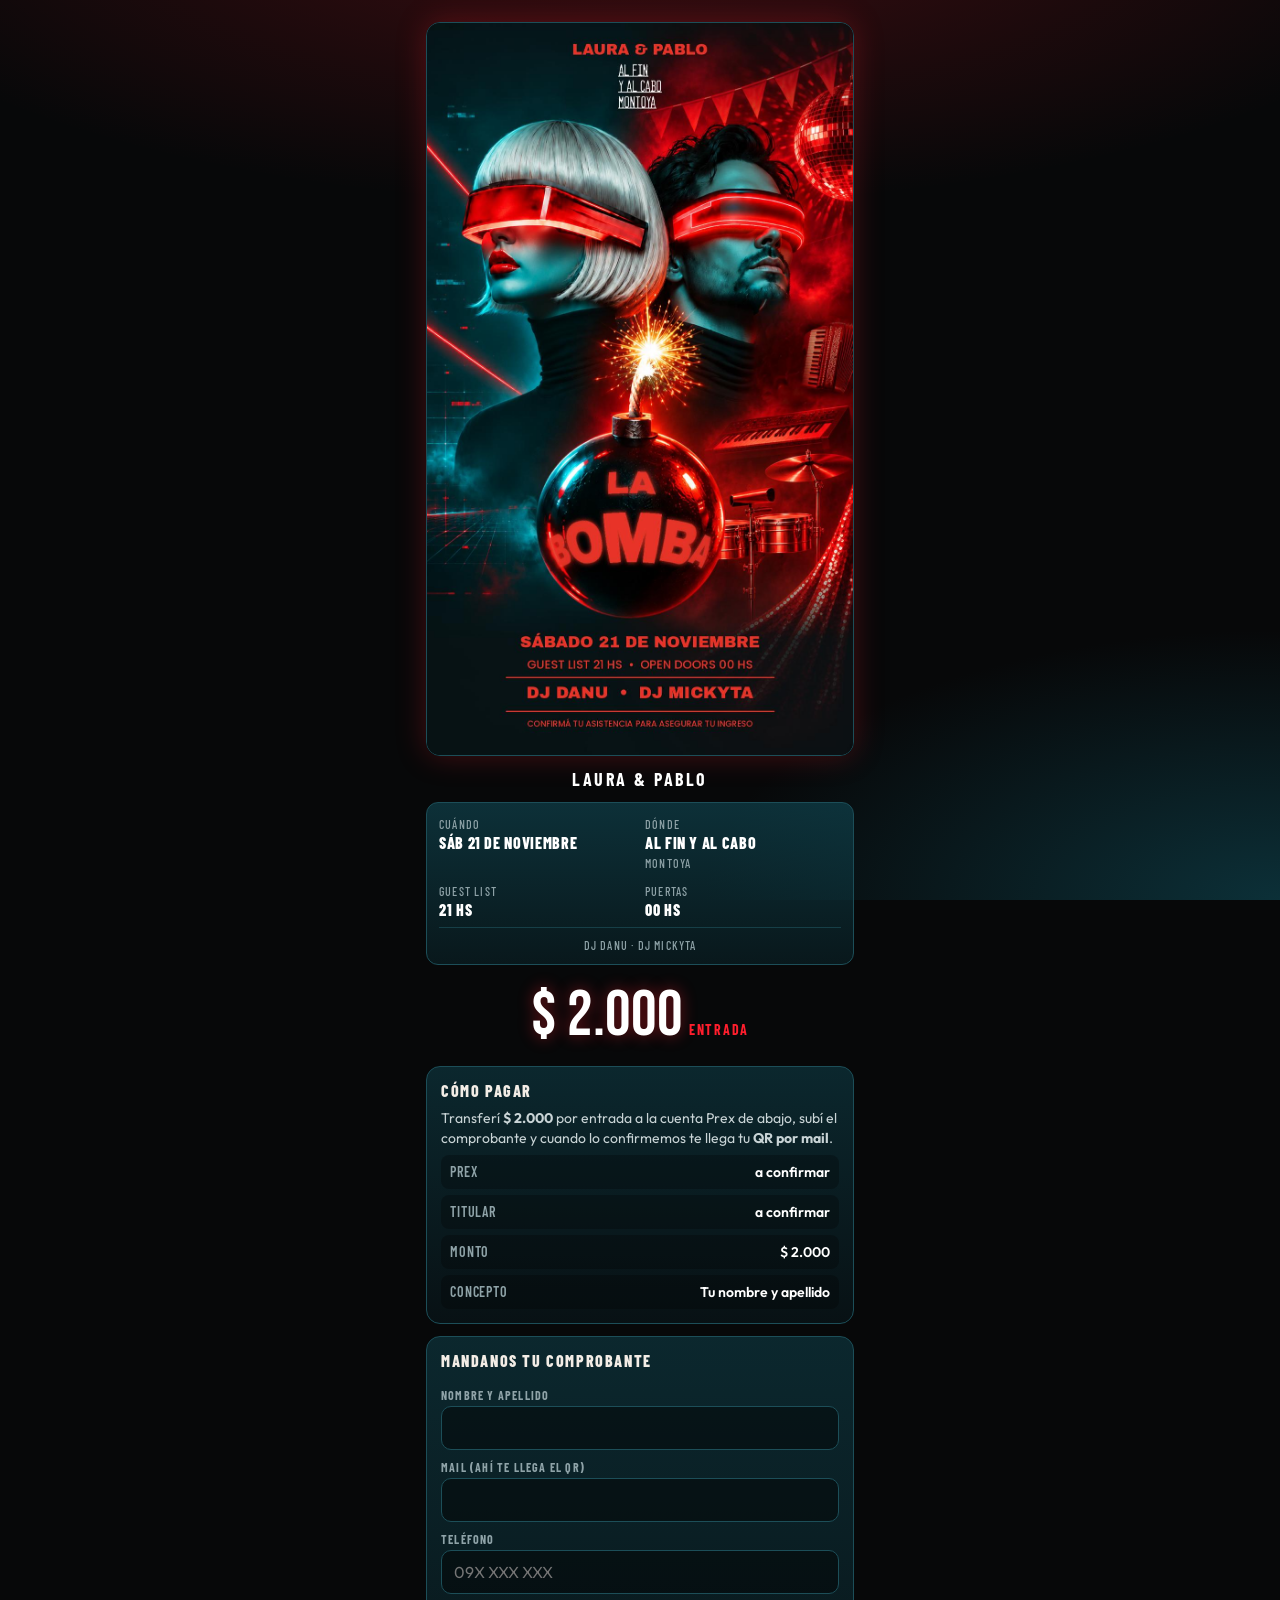
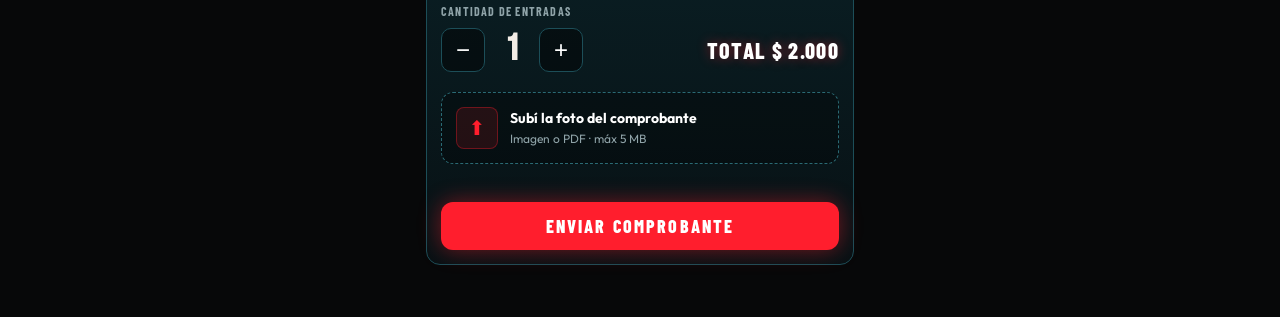
==== index.html @ 6cb673bf "Reapply "Compra de varias entradas: cantidad, acompañantes, pagos agrupados, ticket con todos los QR" ====
<!doctype html><html lang="es"><head><meta charset="utf-8"><meta name="viewport" content="width=device-width,initial-scale=1">
<title>LA BOMBA · Entradas</title><meta name="description" content="La Bomba · Laura & Pablo · Sáb 21 nov · Al Fin y al Cabo, Montoya">
<meta property="og:title" content="LA BOMBA · Laura & Pablo"><meta property="og:image" content="assets/flyer.jpg">
<link rel="icon" href="assets/bomb.svg"><link rel="stylesheet" href="app.css"></head>
<body><div class="page">
<div class="hero">
  <img class="flyer" src="assets/flyer.jpg" alt="Flyer La Bomba" onerror="this.outerHTML='<img class=bomb src=assets/bomb.svg alt=&quot;&quot;><div class=&quot;logo&quot;>LA BOMBA</div>'">
</div>
<div class="hosts" style="text-align:center">Laura &amp; Pablo</div>
<div class="meta">
  <div><span>Cuándo</span><b>Sáb 21 de noviembre</b></div>
  <div><span>Dónde</span><b>Al Fin y al Cabo</b><span>Montoya</span></div>
  <div><span>Guest list</span><b>21 hs</b></div>
  <div><span>Puertas</span><b>00 hs</b></div>
  <div class="full"><span>DJ Danu · DJ Mickyta</span></div>
</div>
<div class="price"><span class="n" id="precio">$ 2.000</span><span class="tag">entrada</span></div>

<div id="buy">
<div class="card">
  <h3>Cómo pagar</h3>
  <p>Transferí <b id="precio2">$ 2.000</b> por entrada a la cuenta Prex de abajo, subí el comprobante y cuando lo confirmemos te llega tu <b>QR por mail</b>.</p>
  <div class="pay-row"><span class="k">Prex</span><span class="v" id="prexNum"></span></div>
  <div class="pay-row"><span class="k">Titular</span><span class="v" id="prexTit"></span></div>
  <div class="pay-row"><span class="k">Monto</span><span class="v" id="precio3">$ 2.000</span></div>
  <div class="pay-row"><span class="k">Concepto</span><span class="v">Tu nombre y apellido</span></div>
</div>
<form class="card form" id="f" novalidate>
  <h3>Mandanos tu comprobante</h3>
  <label class="fld"><span>Nombre y apellido</span><input name="nombre" required autocomplete="name" maxlength="80"></label>
  <label class="fld"><span>Mail (ahí te llega el QR)</span><input name="email" type="email" required autocomplete="email" maxlength="120"></label>
  <label class="fld"><span>Teléfono</span><input name="telefono" type="tel" autocomplete="tel" maxlength="30" placeholder="09X XXX XXX"></label>
  <label class="fld"><span>Cantidad de entradas</span></label>
  <div class="qty"><button type="button" id="menos">−</button><b id="cant">1</b><button type="button" id="mas">+</button><span class="total" id="total">Total $ 2.000</span></div>
  <div id="comps" class="form"></div>
  <label class="upload" for="file"><div class="ico">⬆</div><div><b id="fileLbl">Subí la foto del comprobante</b><em>Imagen o PDF · máx 5 MB</em></div></label>
  <input id="file" type="file" accept="image/*,application/pdf" class="hidden">
  <div class="err" id="err"></div>
  <button class="btn" id="send">Enviar comprobante</button>
</form>
</div>

<div id="done" class="hidden">
  <div class="ok-block"><div class="badge">✓</div><h2>Recibimos tu comprobante</h2>
  <p class="hint">Cuando confirmemos el pago te llega el QR a <b id="doneMail"></b>. Revisá también en spam.</p></div>
  <div class="card"><p class="hint">Guardá este link: ahí vas a ver tu QR apenas esté aprobado.</p>
  <a class="btn ghost" id="ticketLink" style="margin-top:10px">Ver mi entrada</a></div>
</div>
</div>
<script src="config.js"></script><script src="api.js"></script>
<script>
const C = window.LB_CONFIG;
$('#prexNum').textContent = C.PREX_NUMERO; $('#prexTit').textContent = C.PREX_TITULAR;
['#precio','#precio2','#precio3'].forEach(s => $(s).textContent = C.PRECIO);
const PN = C.PRECIO_NUM || 2000, MAXE = C.MAX_ENTRADAS || 10;
let cant = 1;
const money = n => '$ ' + n.toLocaleString('es-UY');
function setCant(n) {
  const prev = [...document.querySelectorAll('#comps .comp')].map(d => ({ n: d.querySelector('[name=cn]').value, e: d.querySelector('[name=ce]').value }));
  cant = Math.max(1, Math.min(MAXE, n));
  $('#cant').textContent = cant; $('#total').textContent = 'Total ' + money(cant * PN); $('#precio3').textContent = money(cant * PN);
  let h = '';
  for (let k = 2; k <= cant; k++) h += '<div class="comp"><span class="kicker">Entrada ' + k + ' (opcional)</span>' +
    '<input name="cn" placeholder="Nombre del acompañante" maxlength="80"><input name="ce" type="email" placeholder="Su mail (si no, le llega a tu mail)" maxlength="120"></div>';
  $('#comps').innerHTML = h;
  [...document.querySelectorAll('#comps .comp')].forEach((d, i) => { if (prev[i]) { d.querySelector('[name=cn]').value = prev[i].n; d.querySelector('[name=ce]').value = prev[i].e; } });
}
$('#menos').onclick = () => setCant(cant - 1); $('#mas').onclick = () => setCant(cant + 1);
setCant(1);
let picked = null;
$('#file').onchange = e => { picked = e.target.files[0] || null; $('#fileLbl').textContent = picked ? picked.name : 'Subí la foto del comprobante'; };

function readDataURL(blob) { return new Promise((ok, ko) => { const r = new FileReader(); r.onload = () => ok(r.result); r.onerror = ko; r.readAsDataURL(blob); }); }
async function compress(file) {
  if (file.type === 'application/pdf') {
    if (file.size > 5 * 1024 * 1024) throw new Error('El PDF pesa más de 5 MB');
    return { mime: 'application/pdf', data: await readDataURL(file) };
  }
  try {
    const bmp = await createImageBitmap(file);
    const s = Math.min(1, 1600 / Math.max(bmp.width, bmp.height));
    const cv = document.createElement('canvas'); cv.width = Math.round(bmp.width * s); cv.height = Math.round(bmp.height * s);
    cv.getContext('2d').drawImage(bmp, 0, 0, cv.width, cv.height);
    return { mime: 'image/jpeg', data: cv.toDataURL('image/jpeg', 0.8) };
  } catch (e) {
    if (file.size > 5 * 1024 * 1024) throw new Error('La imagen pesa más de 5 MB');
    const mime = /^image\/(jpeg|png|webp|heic|heif)$/.test(file.type) ? file.type : 'image/jpeg';
    return { mime, data: await readDataURL(file) };
  }
}
$('#f').onsubmit = async e => {
  e.preventDefault(); const f = e.target, err = $('#err'); err.textContent = '';
  const nombre = f.nombre.value.trim(), email = f.email.value.trim(), telefono = f.telefono.value.trim();
  if (!nombre) return err.textContent = 'Poné tu nombre y apellido';
  if (!/^[^\s@]+@[^\s@]+\.[^\s@]+$/.test(email)) return err.textContent = 'Revisá el mail';
  if (!picked) return err.textContent = 'Falta subir el comprobante';
  const acompanantes = [...document.querySelectorAll('#comps .comp')].map(d => ({ nombre: d.querySelector('[name=cn]').value.trim(), email: d.querySelector('[name=ce]').value.trim() }));
  const badMail = acompanantes.findIndex(a => a.email && !/^[^\s@]+@[^\s@]+\.[^\s@]+$/.test(a.email));
  if (badMail >= 0) return err.textContent = 'Revisá el mail de la entrada ' + (badMail + 2);
  const b = $('#send'); b.disabled = true; b.textContent = 'Enviando…';
  try {
    const file = await compress(picked);
    const rp = (new URLSearchParams(location.search).get('rp') || '').trim().toLowerCase();
    const r = await api('comprar', { nombre, email, telefono, file, rp, cantidad: cant, acompanantes });
    $('#doneMail').textContent = email + (cant > 1 ? ' (las ' + cant + ' entradas; a los acompañantes con mail propio les llega el suyo)' : '');
    $('#ticketLink').href = 'ticket.html?t=' + encodeURIComponent(r.token);
    try { localStorage.setItem('lb_ticket', r.token); } catch (_) {}
    $('#buy').classList.add('hidden'); $('#done').classList.remove('hidden'); scrollTo(0, 0);
  } catch (x) { err.textContent = x.message; }
  b.disabled = false; b.textContent = 'Enviar comprobante';
};
</script></body></html>
---- app.css ----
@import url('https://fonts.googleapis.com/css2?family=Bebas+Neue&family=Barlow+Condensed:wght@500;600;700;800&family=Outfit:wght@400;600&display=swap');
:root{--bg:#070809;--petrol:#0B3038;--petrol2:#0F414C;--petrol3:#16525E;--line:#1C4E58;--red:#FF1E2D;--red2:#FF4A3A;--glow:rgba(255,30,45,.45);--cream:#F3EDE6;--muted:#8FA3A8;--ok:#22C55E;--ok2:#16A34A;--amber:#FBBF24}
*{box-sizing:border-box;margin:0;padding:0;-webkit-tap-highlight-color:transparent}
html,body{background:var(--bg);color:var(--cream);font-family:Outfit,system-ui,sans-serif}
body{min-height:100vh;background:radial-gradient(120% 60% at 50% -10%,rgba(255,30,45,.22),transparent 55%),radial-gradient(90% 60% at 100% 100%,rgba(14,65,76,.7),transparent 50%),var(--bg);background-attachment:fixed}
.page{max-width:460px;margin:0 auto;padding:18px 16px 40px}
.logo{font-family:'Bebas Neue',sans-serif;letter-spacing:.04em;line-height:.85;color:#fff;text-shadow:0 0 18px var(--glow),0 0 2px #ff8a8a}
.kicker{font-family:'Barlow Condensed';font-weight:700;letter-spacing:.18em;text-transform:uppercase;color:var(--red);font-size:13px}
.hero{text-align:center;padding:4px 0 12px}
.hero .flyer{width:100%;border-radius:14px;display:block;box-shadow:0 0 30px rgba(255,30,45,.25);border:1px solid var(--line)}
.hero .bomb{width:92px;filter:drop-shadow(0 0 16px rgba(255,30,45,.55))}
.hero .logo{font-size:84px;margin-top:10px}
.hosts{font-family:'Barlow Condensed';font-weight:700;font-size:18px;letter-spacing:.14em;text-transform:uppercase;color:#fff}
.meta{margin:12px 0;border:1px solid var(--line);background:linear-gradient(180deg,rgba(15,65,76,.7),rgba(11,48,56,.4));border-radius:12px;padding:10px 12px;display:grid;grid-template-columns:1fr 1fr;gap:8px 10px}
.meta b{display:block;font-family:'Barlow Condensed';font-weight:800;font-size:16px;letter-spacing:.04em;text-transform:uppercase;color:#fff}
.meta span{font-family:'Barlow Condensed';font-weight:500;font-size:12px;letter-spacing:.1em;text-transform:uppercase;color:var(--muted)}
.meta .full{grid-column:1/-1;text-align:center;border-top:1px solid rgba(28,78,88,.7);padding-top:6px}
.price{text-align:center;margin:4px 0 12px}
.price .n{font-family:'Bebas Neue';font-size:64px;color:#fff;text-shadow:0 0 16px var(--glow)}
.price .tag{font-family:'Barlow Condensed';font-weight:700;letter-spacing:.12em;text-transform:uppercase;color:var(--red);font-size:14px;margin-left:6px}
.card{background:linear-gradient(180deg,rgba(15,65,76,.55),rgba(8,20,24,.75));border:1px solid var(--line);border-radius:14px;padding:14px;margin-bottom:12px}
.card h3{font-family:'Barlow Condensed';font-weight:800;letter-spacing:.1em;text-transform:uppercase;font-size:16px;margin-bottom:8px}
.card p,.hint{font-size:14px;line-height:1.45;color:#C9D4D6}
.pay-row{display:flex;justify-content:space-between;gap:10px;font-size:14px;padding:8px 9px;background:rgba(0,0,0,.28);border-radius:8px;margin-top:6px}
.pay-row .k{color:var(--muted);font-family:'Barlow Condensed';font-weight:600;letter-spacing:.06em;text-transform:uppercase}
.pay-row .v{color:#fff;font-weight:600;text-align:right;word-break:break-all}
.form{display:flex;flex-direction:column;gap:10px}
label.fld{display:flex;flex-direction:column;gap:4px}
label.fld span{font-family:'Barlow Condensed';font-weight:700;letter-spacing:.1em;text-transform:uppercase;font-size:12px;color:var(--muted)}
input,textarea{width:100%;border-radius:10px;border:1px solid var(--line);background:rgba(0,0,0,.45);color:#fff;padding:11px 12px;font-family:Outfit;font-size:16px;outline:none}
input:focus,textarea:focus{border-color:var(--red)}
textarea{min-height:120px;resize:vertical}
.upload{border:1px dashed #2A6A74;border-radius:12px;background:rgba(0,0,0,.3);padding:14px;display:flex;align-items:center;gap:12px;cursor:pointer}
.upload .ico{width:42px;height:42px;border-radius:8px;background:rgba(255,30,45,.12);border:1px solid rgba(255,30,45,.35);display:flex;align-items:center;justify-content:center;color:var(--red);font-size:20px;flex-shrink:0}
.upload b{display:block;font-size:14px;color:#fff}.upload em{font-style:normal;font-size:12px;color:var(--muted)}
.btn{min-height:48px;border:0;border-radius:12px;background:var(--red);color:#fff;font-family:'Barlow Condensed';font-weight:800;letter-spacing:.12em;text-transform:uppercase;font-size:18px;box-shadow:0 0 22px rgba(255,30,45,.45);cursor:pointer;width:100%;padding:0 14px;text-decoration:none;display:inline-flex;align-items:center;justify-content:center}
.btn:disabled{opacity:.5;cursor:wait}
.btn.ghost{background:transparent;border:1px solid var(--line);box-shadow:none}
.btn.ok{background:var(--ok2);box-shadow:0 0 18px rgba(34,197,94,.35)}
.btn.sm{min-height:34px;font-size:13px;border-radius:9px;width:auto;padding:0 10px;box-shadow:none}
.btn.danger{background:#3A1014;color:#FF8A8A;box-shadow:none;border:1px solid #6A2028}
.btn.wa{background:#128C4A;box-shadow:none}
.row{display:flex;gap:8px;flex-wrap:wrap}
.err{color:#FF8A8A;font-size:14px;min-height:18px}
.ok-block{text-align:center;padding:24px 6px}
.ok-block .badge{width:84px;height:84px;border-radius:50%;margin:0 auto 16px;background:radial-gradient(circle at 40% 35%,#34d36a,#15803d);display:flex;align-items:center;justify-content:center;box-shadow:0 0 30px rgba(34,197,94,.45);font-size:42px;color:#fff}
.ok-block h2{font-family:'Barlow Condensed';font-weight:800;font-size:32px;letter-spacing:.04em;text-transform:uppercase;line-height:1;margin-bottom:10px}
.hidden{display:none!important}
/* cantidad */
.qty{display:flex;align-items:center;gap:10px}
.qty button{width:44px;height:44px;border-radius:10px;border:1px solid var(--line);background:rgba(0,0,0,.45);color:#fff;font-size:24px;cursor:pointer}
.qty b{font-family:'Bebas Neue';font-size:36px;min-width:34px;text-align:center}
.total{margin-left:auto;font-family:'Barlow Condensed';font-weight:800;font-size:22px;letter-spacing:.06em;text-transform:uppercase;color:#fff;text-shadow:0 0 12px var(--glow)}
.comp{border-top:1px solid var(--line);padding-top:10px;display:flex;flex-direction:column;gap:6px}
.comp .kicker{font-size:12px}
/* admin */
.topbar{display:flex;align-items:center;justify-content:space-between;padding:4px 0 12px}
.topbar .brand{display:flex;align-items:center;gap:8px}.topbar .brand img{width:28px}.topbar .logo{font-size:30px}
.counters{display:grid;grid-template-columns:repeat(3,1fr);gap:8px;margin-bottom:12px}
.counter{background:rgba(15,65,76,.5);border:1px solid var(--line);border-radius:12px;padding:8px 6px;text-align:center}
.counter .n{font-family:'Bebas Neue';font-size:34px;line-height:1}
.counter .l{font-family:'Barlow Condensed';font-weight:700;letter-spacing:.08em;text-transform:uppercase;font-size:12px;color:var(--muted)}
.counter.okc .n{color:var(--ok)}.counter.pend .n{color:var(--amber)}.counter.in .n{color:var(--red2)}
.tabs{display:grid;grid-template-columns:1fr 1fr;margin-bottom:12px;border-bottom:1px solid var(--line)}
.tab{font-family:'Barlow Condensed';font-weight:800;letter-spacing:.08em;text-transform:uppercase;font-size:15px;padding:10px 6px;text-align:center;color:var(--muted);background:none;border:0;cursor:pointer;position:relative}
.tab.on{color:#fff}.tab.on::after{content:"";position:absolute;left:12px;right:12px;bottom:-1px;height:3px;background:var(--red);box-shadow:0 0 8px var(--glow)}
.pill{display:inline-block;min-width:18px;padding:0 5px;margin-left:4px;border-radius:99px;background:var(--red);color:#fff;font-size:11px;line-height:18px}
.list{display:flex;flex-direction:column;gap:8px}
.person{padding:10px;background:rgba(0,0,0,.32);border:1px solid rgba(28,78,88,.7);border-radius:12px}
.person .top{display:flex;gap:10px;align-items:center}
.av{width:36px;height:36px;border-radius:50%;background:var(--petrol3);display:flex;align-items:center;justify-content:center;font-family:'Barlow Condensed';font-weight:800;font-size:14px;flex-shrink:0}
.person .info{flex:1;min-width:0}.person .info b{display:block;font-size:14px}
.person .info small{display:block;font-size:12px;color:var(--muted);overflow:hidden;text-overflow:ellipsis}
.person .row{margin-top:8px}
.chip{font-family:'Barlow Condensed';font-weight:700;letter-spacing:.06em;text-transform:uppercase;font-size:11px;padding:3px 7px;border-radius:99px;background:rgba(34,197,94,.12);color:var(--ok);border:1px solid rgba(34,197,94,.3);white-space:nowrap}
.chip.wait{background:rgba(251,191,36,.1);color:var(--amber);border-color:rgba(251,191,36,.3)}
.chip.in{background:rgba(255,30,45,.12);color:var(--red2);border-color:rgba(255,30,45,.35)}
.chip.no{background:#222;color:#999;border-color:#444}
.modal{position:fixed;inset:0;background:rgba(0,0,0,.85);display:flex;align-items:center;justify-content:center;z-index:50;padding:16px}
.modal img,.modal iframe{max-width:100%;max-height:85vh;border-radius:10px;background:#fff}
.modal iframe{width:100%;height:85vh}
/* scanner */
.result{position:fixed;inset:0;z-index:40;display:flex;flex-direction:column;align-items:center;justify-content:center;text-align:center;padding:24px}
.result.valido{background:radial-gradient(circle at 50% 40%,#1fb457,#0a5a2a)}
.result.usado{background:radial-gradient(circle at 50% 40%,#d3161f,#5a070b)}
.result.invalido{background:radial-gradient(circle at 50% 40%,#2a2a2a,#050505);color:var(--red)}
.result .big{font-family:'Bebas Neue';font-size:96px;line-height:.9;color:#fff;text-shadow:0 0 20px rgba(0,0,0,.4)}
.result.invalido .big{color:var(--red);text-shadow:0 0 18px var(--glow)}
.result .name{font-family:'Barlow Condensed';font-weight:800;font-size:30px;letter-spacing:.08em;text-transform:uppercase;margin-top:16px;color:#fff}
.result .sub{font-family:'Barlow Condensed';font-weight:600;font-size:20px;letter-spacing:.08em;text-transform:uppercase;margin-top:8px;color:rgba(255,255,255,.85)}
.result .tap{position:absolute;bottom:28px;left:0;right:0;font-size:14px;color:rgba(255,255,255,.7)}
#reader{border-radius:14px;overflow:hidden;border:2px solid var(--red);box-shadow:0 0 24px var(--glow);background:#000}
#reader video{width:100%!important;display:block}
.qrbox{background:#fff;border-radius:14px;padding:14px;display:inline-block;margin:10px auto}
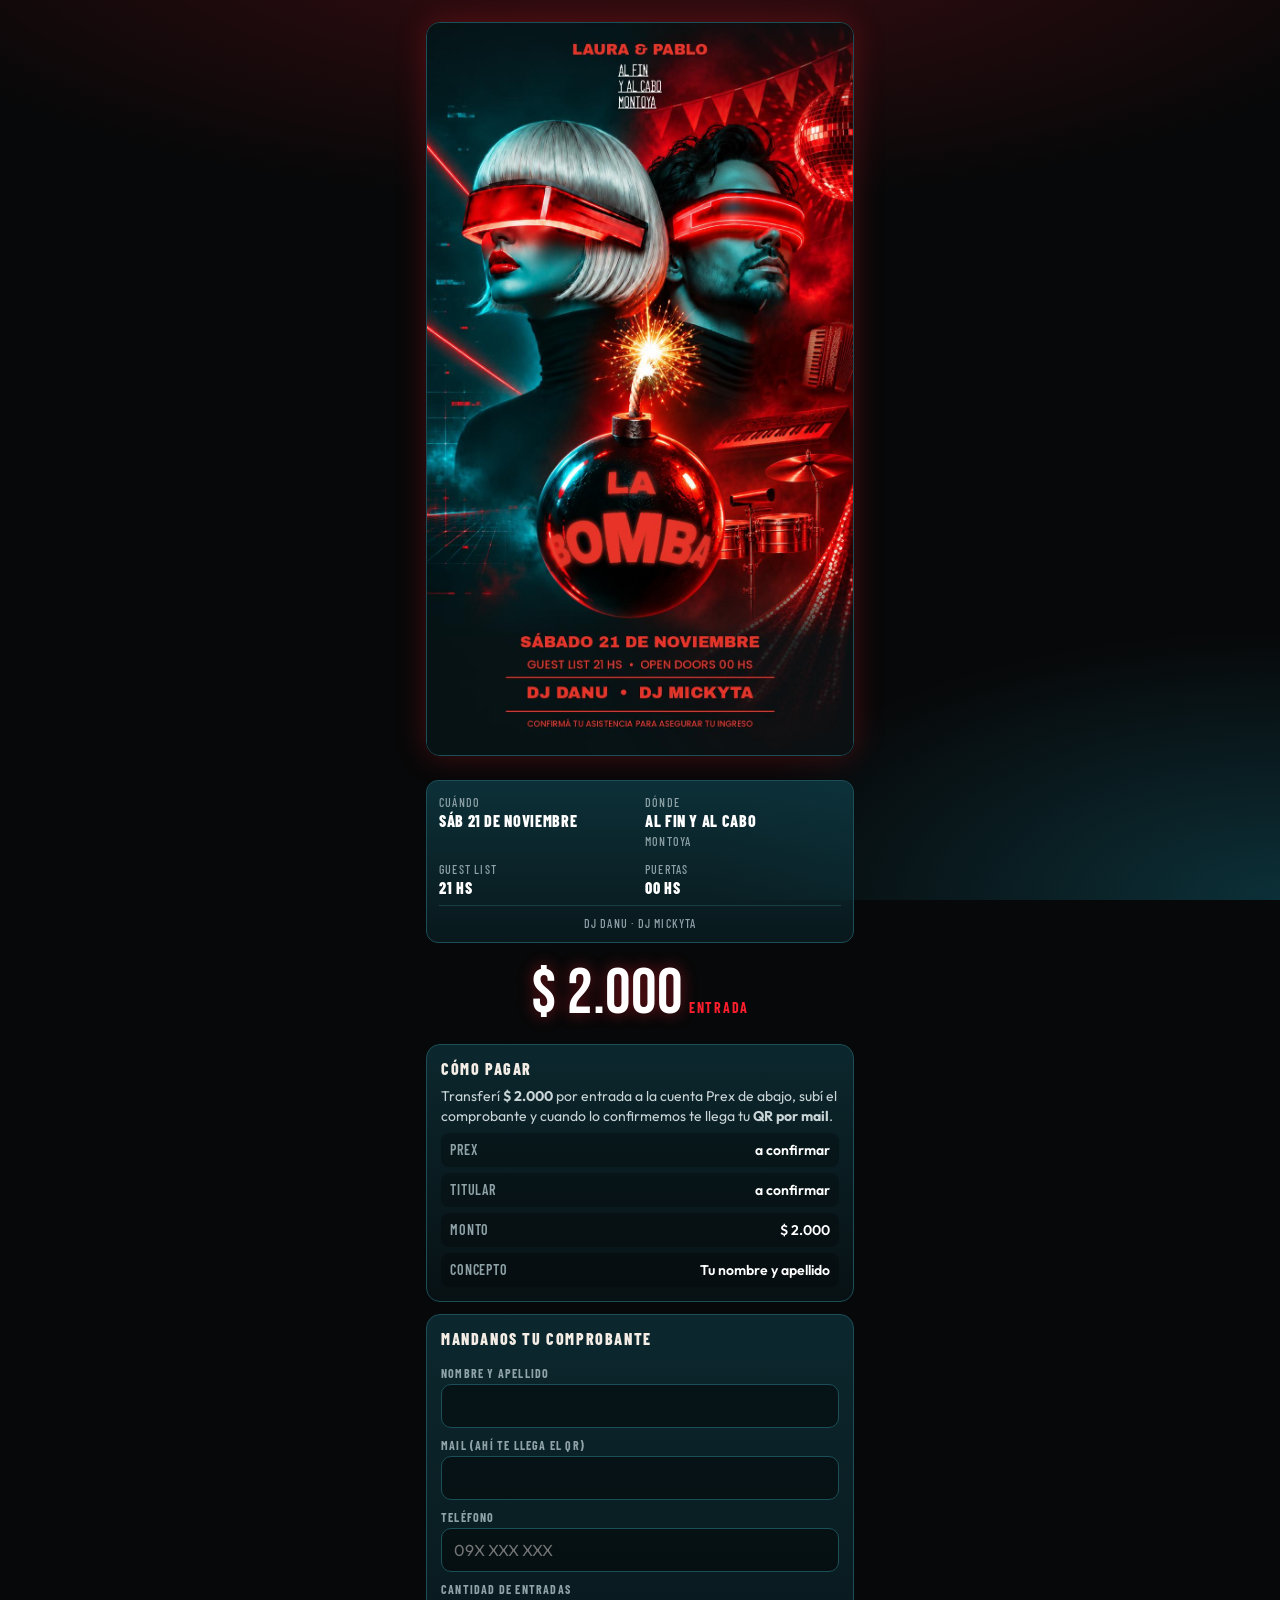
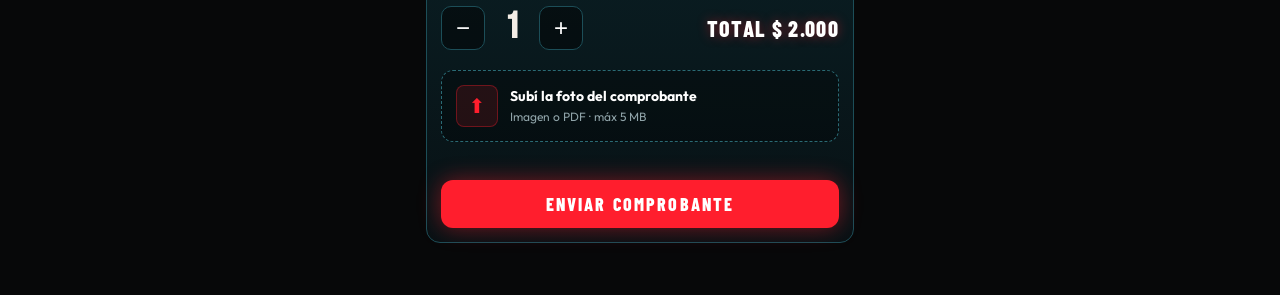
==== commit fc52f47c: "Sacar nombres de anfitriones" ====
--- a/index.html
+++ b/index.html
@@ -1,12 +1,12 @@
 <!doctype html><html lang="es"><head><meta charset="utf-8"><meta name="viewport" content="width=device-width,initial-scale=1">
-<title>LA BOMBA · Entradas</title><meta name="description" content="La Bomba · Laura & Pablo · Sáb 21 nov · Al Fin y al Cabo, Montoya">
-<meta property="og:title" content="LA BOMBA · Laura & Pablo"><meta property="og:image" content="assets/flyer.jpg">
+<title>LA BOMBA · Entradas</title><meta name="description" content="La Bomba · Sáb 21 nov · Al Fin y al Cabo, Montoya">
+<meta property="og:title" content="LA BOMBA"><meta property="og:image" content="assets/flyer.jpg">
 <link rel="icon" href="assets/bomb.svg"><link rel="stylesheet" href="app.css"></head>
 <body><div class="page">
 <div class="hero">
   <img class="flyer" src="assets/flyer.jpg" alt="Flyer La Bomba" onerror="this.outerHTML='<img class=bomb src=assets/bomb.svg alt=&quot;&quot;><div class=&quot;logo&quot;>LA BOMBA</div>'">
 </div>
-<div class="hosts" style="text-align:center">Laura &amp; Pablo</div>
+
 <div class="meta">
   <div><span>Cuándo</span><b>Sáb 21 de noviembre</b></div>
   <div><span>Dónde</span><b>Al Fin y al Cabo</b><span>Montoya</span></div>
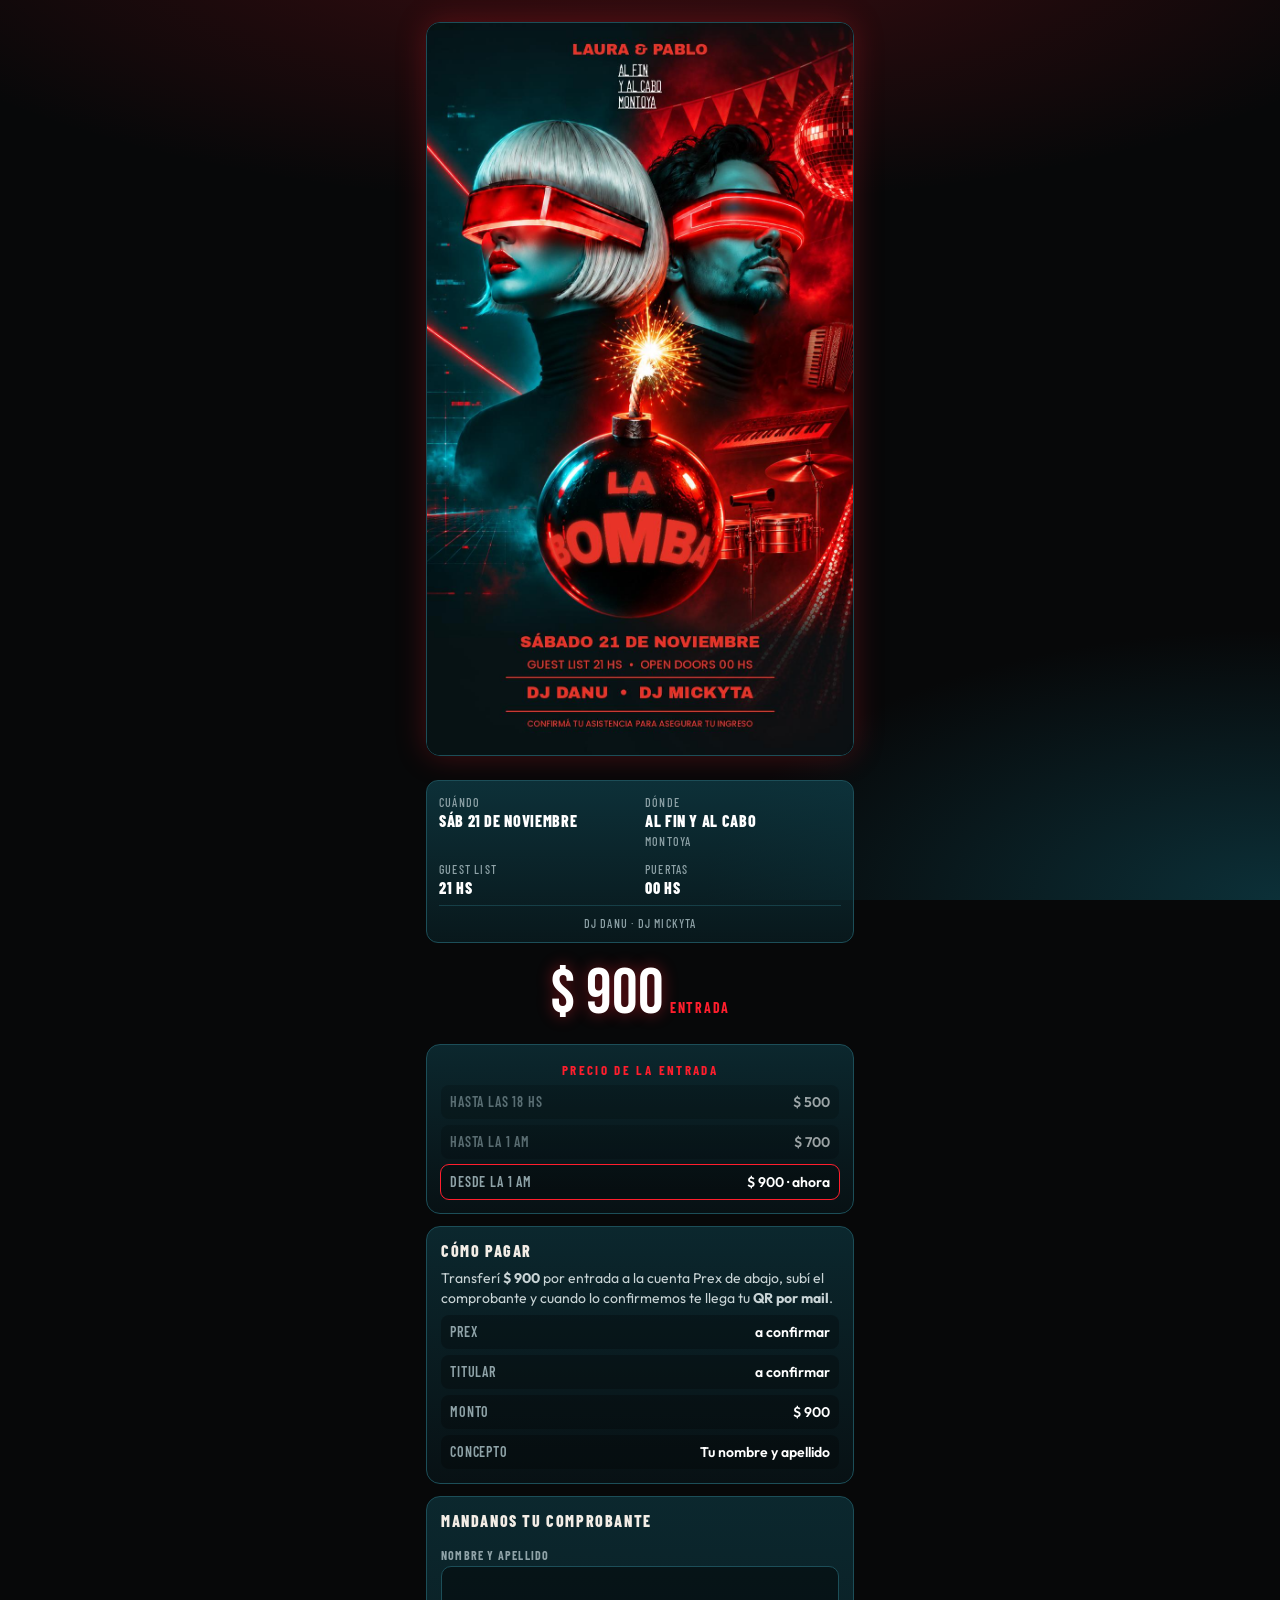
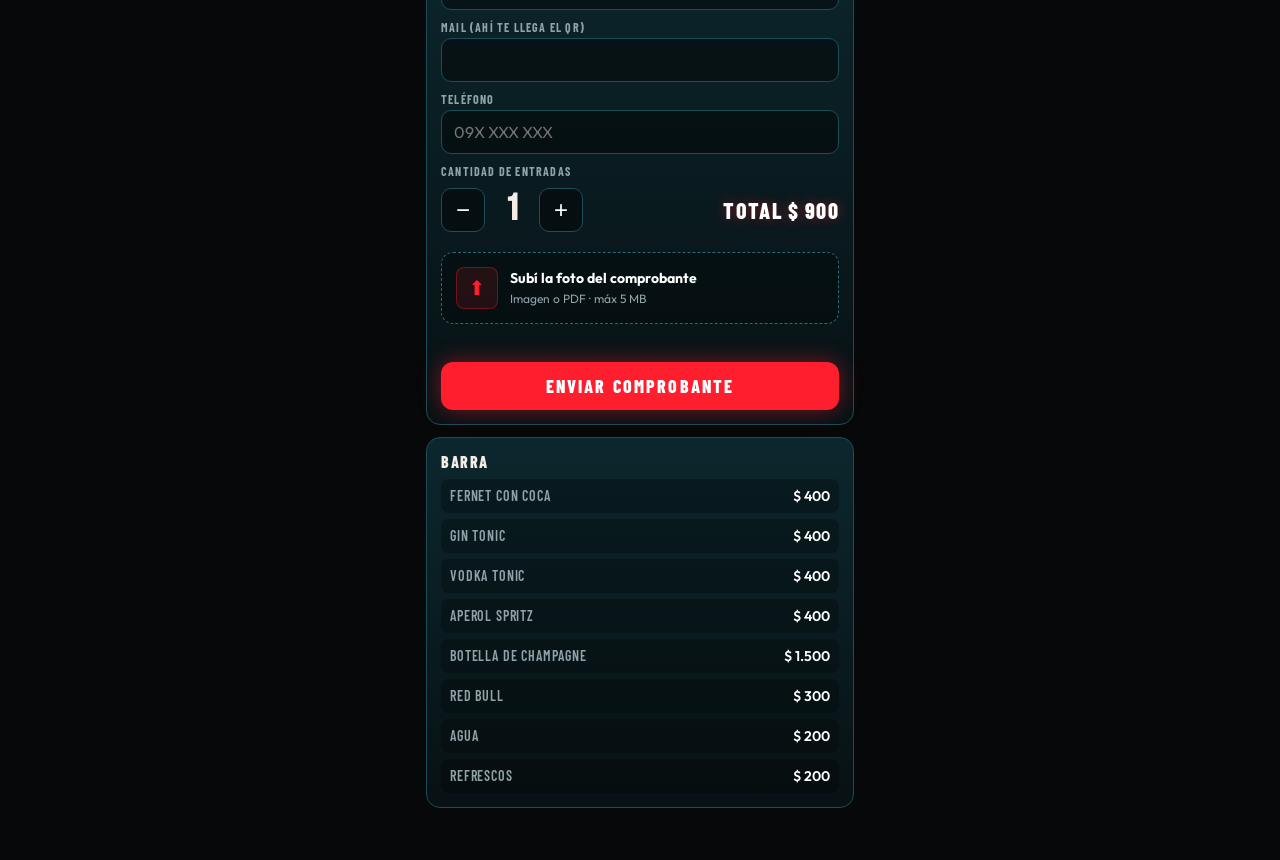
==== commit e73f62e3: "Precio por horario y carta de la barra" ====
--- a/index.html
+++ b/index.html
@@ -14,7 +14,8 @@
   <div><span>Puertas</span><b>00 hs</b></div>
   <div class="full"><span>DJ Danu · DJ Mickyta</span></div>
 </div>
-<div class="price"><span class="n" id="precio">$ 2.000</span><span class="tag">entrada</span></div>
+<div class="price"><span class="n" id="precio">$ 500</span><span class="tag">entrada</span></div>
+<div class="card" id="tramos" style="text-align:center"></div>
 
 <div id="buy">
 <div class="card">
@@ -40,6 +41,8 @@
 </form>
 </div>
 
+<div class="card" id="barra"><h3>Barra</h3></div>
+
 <div id="done" class="hidden">
   <div class="ok-block"><div class="badge">✓</div><h2>Recibimos tu comprobante</h2>
   <p class="hint">Cuando confirmemos el pago te llega el QR a <b id="doneMail"></b>. Revisá también en spam.</p></div>
@@ -51,10 +54,17 @@
 <script>
 const C = window.LB_CONFIG;
 $('#prexNum').textContent = C.PREX_NUMERO; $('#prexTit').textContent = C.PREX_TITULAR;
-['#precio','#precio2','#precio3'].forEach(s => $(s).textContent = C.PRECIO);
-const PN = C.PRECIO_NUM || 2000, MAXE = C.MAX_ENTRADAS || 10;
+let PN = C.PRECIO_NUM || 2000; const MAXE = C.MAX_ENTRADAS || 10;
 let cant = 1;
 const money = n => '$ ' + n.toLocaleString('es-UY');
+function tramoActual() { const now = Date.now(), T = C.PRECIOS || []; return T.find(t => !t.hasta || now < Date.parse(t.hasta)) || { precio: PN }; }
+function aplicarPrecio() {
+  const t = tramoActual(); PN = t.precio; ['#precio','#precio2'].forEach(s => $(s).textContent = money(PN));
+  $('#tramos').innerHTML = '<span class="kicker">Precio de la entrada</span>' + (C.PRECIOS || []).map(x => '<div class="pay-row" style="' + (x === t ? 'outline:1px solid var(--red)' : 'opacity:.6') + '"><span class="k">' + x.txt + '</span><span class="v">' + money(x.precio) + (x === t ? ' · ahora' : '') + '</span></div>').join('');
+  if (typeof cant !== 'undefined') setCant(cant);
+}
+$('#barra').innerHTML += (C.BARRA || []).map(([n, p]) => '<div class="pay-row"><span class="k">' + n + '</span><span class="v">' + money(p) + '</span></div>').join('');
+aplicarPrecio(); setInterval(aplicarPrecio, 30000);
 function setCant(n) {
   const prev = [...document.querySelectorAll('#comps .comp')].map(d => ({ n: d.querySelector('[name=cn]').value, e: d.querySelector('[name=ce]').value }));
   cant = Math.max(1, Math.min(MAXE, n));
--- a/app.css
+++ b/app.css
@@ -27,8 +27,8 @@
 .form{display:flex;flex-direction:column;gap:10px}
 label.fld{display:flex;flex-direction:column;gap:4px}
 label.fld span{font-family:'Barlow Condensed';font-weight:700;letter-spacing:.1em;text-transform:uppercase;font-size:12px;color:var(--muted)}
-input,textarea{width:100%;border-radius:10px;border:1px solid var(--line);background:rgba(0,0,0,.45);color:#fff;padding:11px 12px;font-family:Outfit;font-size:16px;outline:none}
-input:focus,textarea:focus{border-color:var(--red)}
+input,textarea,select{width:100%;border-radius:10px;border:1px solid var(--line);background:rgba(0,0,0,.45);color:#fff;padding:11px 12px;font-family:Outfit;font-size:16px;outline:none}
+input:focus,textarea:focus,select:focus{border-color:var(--red)}
 textarea{min-height:120px;resize:vertical}
 .upload{border:1px dashed #2A6A74;border-radius:12px;background:rgba(0,0,0,.3);padding:14px;display:flex;align-items:center;gap:12px;cursor:pointer}
 .upload .ico{width:42px;height:42px;border-radius:8px;background:rgba(255,30,45,.12);border:1px solid rgba(255,30,45,.35);display:flex;align-items:center;justify-content:center;color:var(--red);font-size:20px;flex-shrink:0}
@@ -92,3 +92,4 @@
 #reader{border-radius:14px;overflow:hidden;border:2px solid var(--red);box-shadow:0 0 24px var(--glow);background:#000}
 #reader video{width:100%!important;display:block}
 .qrbox{background:#fff;border-radius:14px;padding:14px;display:inline-block;margin:10px auto}
+select option{background:#111;color:#fff}
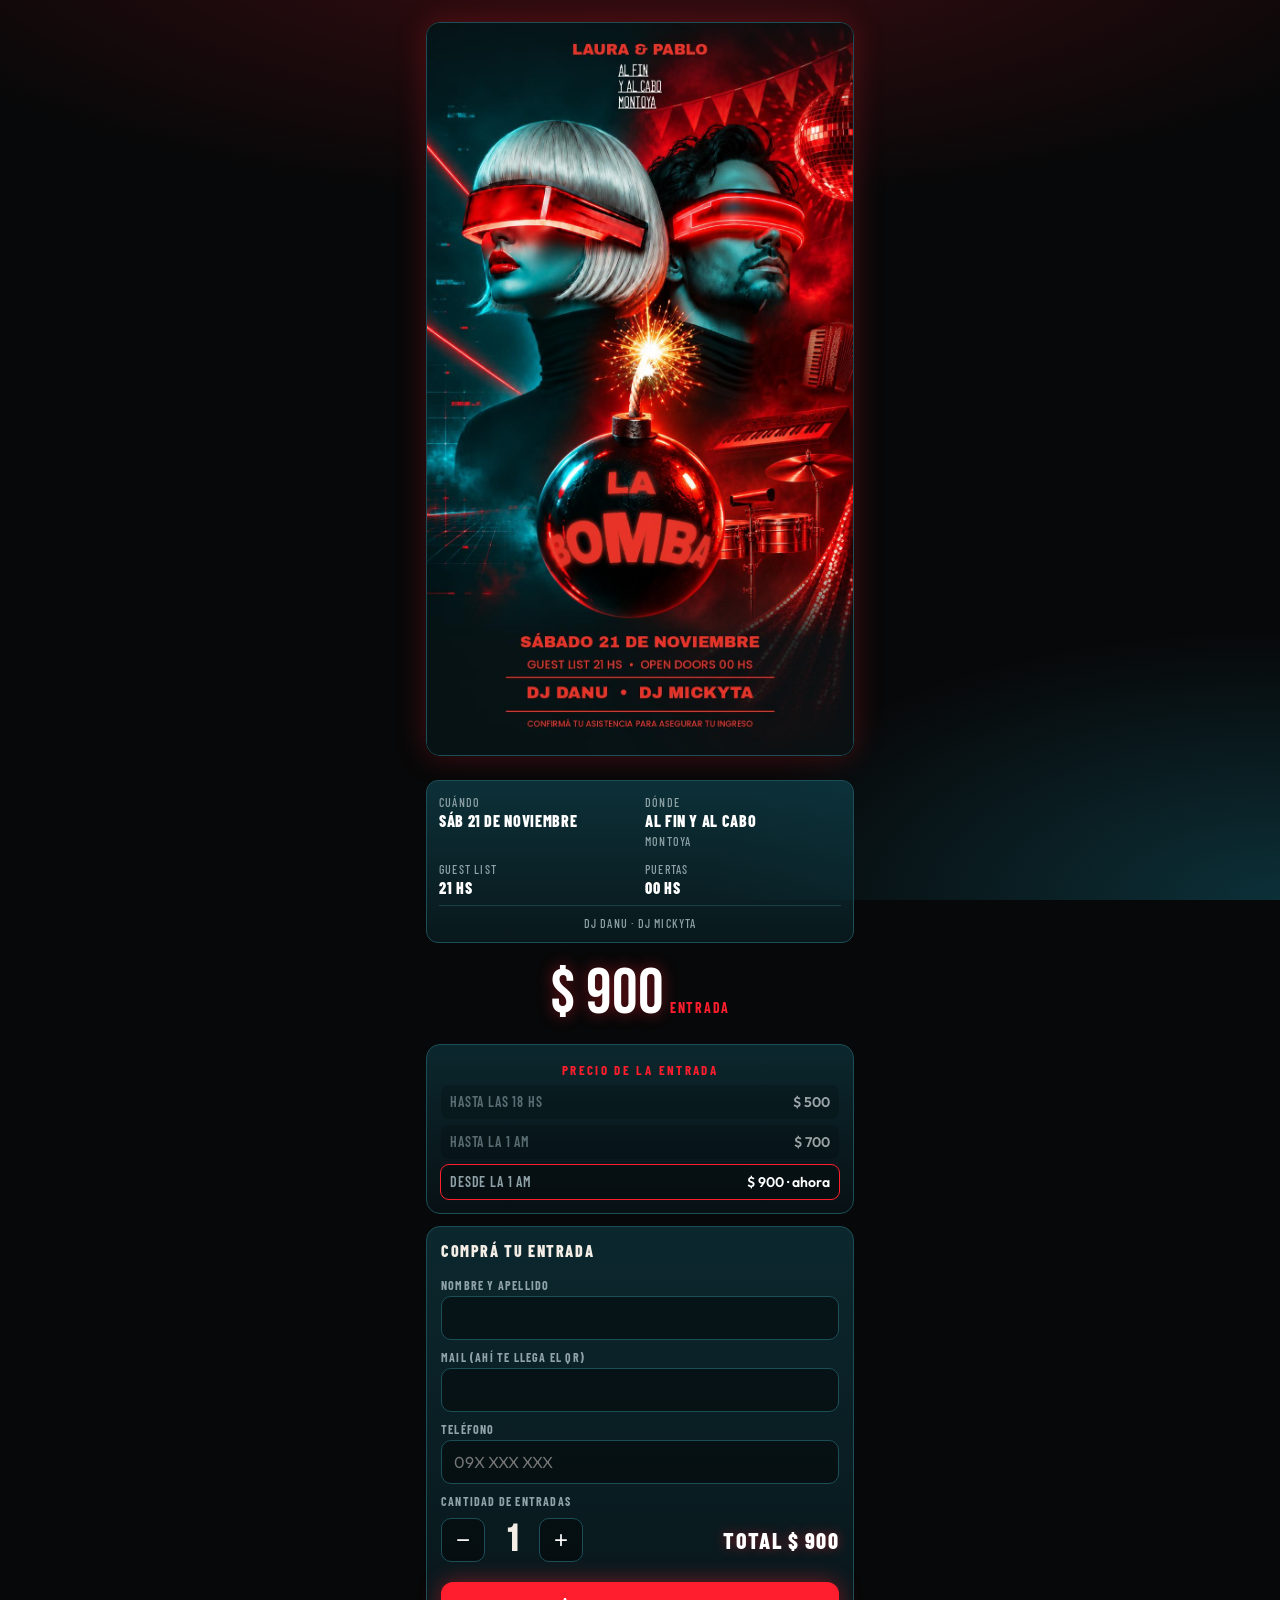
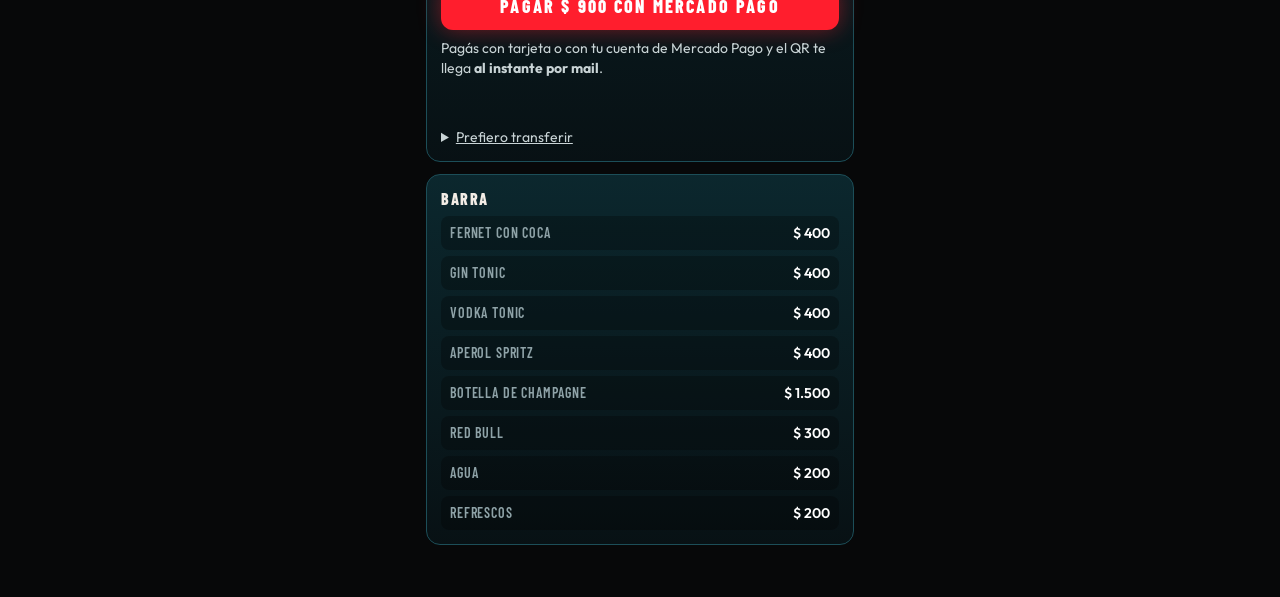
==== commit 0ce4f568: "Pago con Mercado Pago (Checkout Pro) + transferencia como opción" ====
--- a/index.html
+++ b/index.html
@@ -18,26 +18,30 @@
 <div class="card" id="tramos" style="text-align:center"></div>
 
 <div id="buy">
-<div class="card">
-  <h3>Cómo pagar</h3>
-  <p>Transferí <b id="precio2">$ 2.000</b> por entrada a la cuenta Prex de abajo, subí el comprobante y cuando lo confirmemos te llega tu <b>QR por mail</b>.</p>
-  <div class="pay-row"><span class="k">Prex</span><span class="v" id="prexNum"></span></div>
-  <div class="pay-row"><span class="k">Titular</span><span class="v" id="prexTit"></span></div>
-  <div class="pay-row"><span class="k">Monto</span><span class="v" id="precio3">$ 2.000</span></div>
-  <div class="pay-row"><span class="k">Concepto</span><span class="v">Tu nombre y apellido</span></div>
-</div>
 <form class="card form" id="f" novalidate>
-  <h3>Mandanos tu comprobante</h3>
+  <h3>Comprá tu entrada</h3>
   <label class="fld"><span>Nombre y apellido</span><input name="nombre" required autocomplete="name" maxlength="80"></label>
   <label class="fld"><span>Mail (ahí te llega el QR)</span><input name="email" type="email" required autocomplete="email" maxlength="120"></label>
   <label class="fld"><span>Teléfono</span><input name="telefono" type="tel" autocomplete="tel" maxlength="30" placeholder="09X XXX XXX"></label>
   <label class="fld"><span>Cantidad de entradas</span></label>
   <div class="qty"><button type="button" id="menos">−</button><b id="cant">1</b><button type="button" id="mas">+</button><span class="total" id="total">Total $ 2.000</span></div>
   <div id="comps" class="form"></div>
-  <label class="upload" for="file"><div class="ico">⬆</div><div><b id="fileLbl">Subí la foto del comprobante</b><em>Imagen o PDF · máx 5 MB</em></div></label>
-  <input id="file" type="file" accept="image/*,application/pdf" class="hidden">
+  <div id="mpBox">
+    <button type="button" class="btn" id="mpBtn">Pagar con Mercado Pago</button>
+    <p class="hint" style="margin-top:8px">Pagás con tarjeta o con tu cuenta de Mercado Pago y el QR te llega <b>al instante por mail</b>.</p>
+  </div>
   <div class="err" id="err"></div>
-  <button class="btn" id="send">Enviar comprobante</button>
+  <details id="transf" style="margin-top:10px">
+    <summary class="hint" style="cursor:pointer;text-decoration:underline">Prefiero transferir</summary>
+    <p style="margin-top:10px">Transferí <b id="precio2">$ 2.000</b> por entrada a la cuenta Prex de abajo, subí el comprobante y cuando lo confirmemos te llega tu <b>QR por mail</b>.</p>
+    <div class="pay-row"><span class="k">Prex</span><span class="v" id="prexNum"></span></div>
+    <div class="pay-row"><span class="k">Titular</span><span class="v" id="prexTit"></span></div>
+    <div class="pay-row"><span class="k">Monto</span><span class="v" id="precio3">$ 2.000</span></div>
+    <div class="pay-row"><span class="k">Concepto</span><span class="v">Tu nombre y apellido</span></div>
+    <label class="upload" for="file" style="margin-top:10px"><div class="ico">⬆</div><div><b id="fileLbl">Subí la foto del comprobante</b><em>Imagen o PDF · máx 5 MB</em></div></label>
+    <input id="file" type="file" accept="image/*,application/pdf" class="hidden">
+    <button class="btn ghost" id="send" style="margin-top:10px">Enviar comprobante</button>
+  </details>
 </form>
 </div>
 
@@ -65,10 +69,11 @@
 }
 $('#barra').innerHTML += (C.BARRA || []).map(([n, p]) => '<div class="pay-row"><span class="k">' + n + '</span><span class="v">' + money(p) + '</span></div>').join('');
 aplicarPrecio(); setInterval(aplicarPrecio, 30000);
+function mpLabel() { $('#mpBtn').textContent = 'Pagar ' + money(cant * PN) + ' con Mercado Pago'; }
 function setCant(n) {
   const prev = [...document.querySelectorAll('#comps .comp')].map(d => ({ n: d.querySelector('[name=cn]').value, e: d.querySelector('[name=ce]').value }));
   cant = Math.max(1, Math.min(MAXE, n));
-  $('#cant').textContent = cant; $('#total').textContent = 'Total ' + money(cant * PN); $('#precio3').textContent = money(cant * PN);
+  $('#cant').textContent = cant; $('#total').textContent = 'Total ' + money(cant * PN); $('#precio3').textContent = money(cant * PN); mpLabel();
   let h = '';
   for (let k = 2; k <= cant; k++) h += '<div class="comp"><span class="kicker">Entrada ' + k + ' (opcional)</span>' +
     '<input name="cn" placeholder="Nombre del acompañante" maxlength="80"><input name="ce" type="email" placeholder="Su mail (si no, le llega a tu mail)" maxlength="120"></div>';
@@ -98,20 +103,41 @@
     return { mime, data: await readDataURL(file) };
   }
 }
-$('#f').onsubmit = async e => {
-  e.preventDefault(); const f = e.target, err = $('#err'); err.textContent = '';
+// Mercado Pago (se puede apagar con MP_ACTIVO: false en config.js)
+if (C.MP_ACTIVO === false) { $('#mpBox').classList.add('hidden'); $('#transf').open = true; $('#transf summary').textContent = 'Pagar por transferencia'; }
+function datos() {
+  const f = $('#f'), err = $('#err'); err.textContent = '';
   const nombre = f.nombre.value.trim(), email = f.email.value.trim(), telefono = f.telefono.value.trim();
-  if (!nombre) return err.textContent = 'Poné tu nombre y apellido';
-  if (!/^[^\s@]+@[^\s@]+\.[^\s@]+$/.test(email)) return err.textContent = 'Revisá el mail';
-  if (!picked) return err.textContent = 'Falta subir el comprobante';
+  if (!nombre) { err.textContent = 'Poné tu nombre y apellido'; return null; }
+  if (!/^[^\s@]+@[^\s@]+\.[^\s@]+$/.test(email)) { err.textContent = 'Revisá el mail'; return null; }
   const acompanantes = [...document.querySelectorAll('#comps .comp')].map(d => ({ nombre: d.querySelector('[name=cn]').value.trim(), email: d.querySelector('[name=ce]').value.trim() }));
   const badMail = acompanantes.findIndex(a => a.email && !/^[^\s@]+@[^\s@]+\.[^\s@]+$/.test(a.email));
-  if (badMail >= 0) return err.textContent = 'Revisá el mail de la entrada ' + (badMail + 2);
+  if (badMail >= 0) { err.textContent = 'Revisá el mail de la entrada ' + (badMail + 2); return null; }
+  const rp = (new URLSearchParams(location.search).get('rp') || '').trim().toLowerCase();
+  return { nombre, email, telefono, rp, cantidad: cant, acompanantes };
+}
+$('#mpBtn').onclick = async () => {
+  const d = datos(); if (!d) return;
+  const b = $('#mpBtn'); b.disabled = true; b.textContent = 'Abriendo Mercado Pago…';
+  try {
+    const r = await api('mp_crear', d);
+    try { localStorage.setItem('lb_ticket', r.token); } catch (_) {}
+    location.href = r.init_point; return;
+  } catch (x) {
+    $('#err').textContent = /desconocida/i.test(x.message) ? 'El pago con Mercado Pago todavía no está disponible. Podés pagar por transferencia acá abajo.' : x.message;
+    if (/desconocida|no está activo/i.test(x.message)) $('#transf').open = true;
+  }
+  b.disabled = false; mpLabel();
+};
+$('#f').onsubmit = async e => {
+  e.preventDefault();
+  if (!$('#transf').open) return $('#mpBtn').click(); // Enter en un campo = pagar con MP
+  const d = datos(); if (!d) return; const err = $('#err'), email = d.email;
+  if (!picked) return err.textContent = 'Falta subir el comprobante';
   const b = $('#send'); b.disabled = true; b.textContent = 'Enviando…';
   try {
     const file = await compress(picked);
-    const rp = (new URLSearchParams(location.search).get('rp') || '').trim().toLowerCase();
-    const r = await api('comprar', { nombre, email, telefono, file, rp, cantidad: cant, acompanantes });
+    const r = await api('comprar', Object.assign({ file }, d));
     $('#doneMail').textContent = email + (cant > 1 ? ' (las ' + cant + ' entradas; a los acompañantes con mail propio les llega el suyo)' : '');
     $('#ticketLink').href = 'ticket.html?t=' + encodeURIComponent(r.token);
     try { localStorage.setItem('lb_ticket', r.token); } catch (_) {}
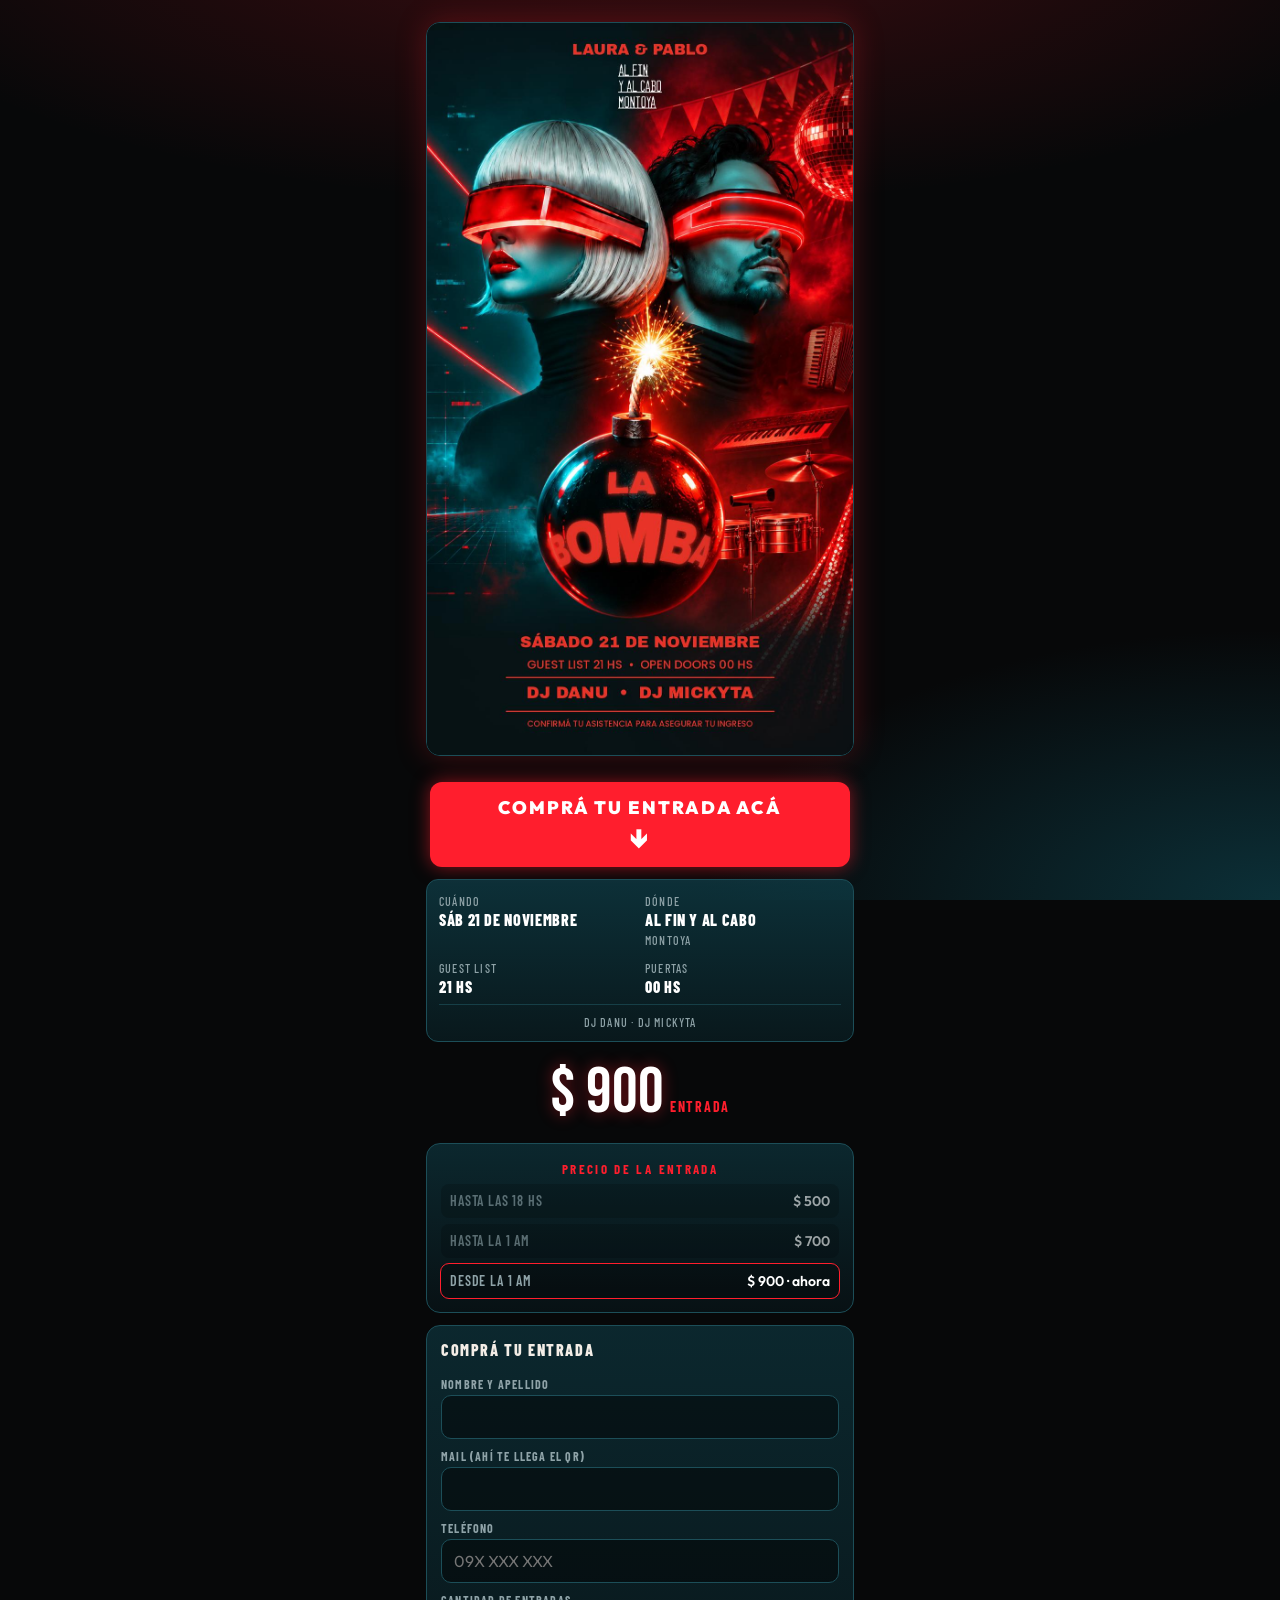
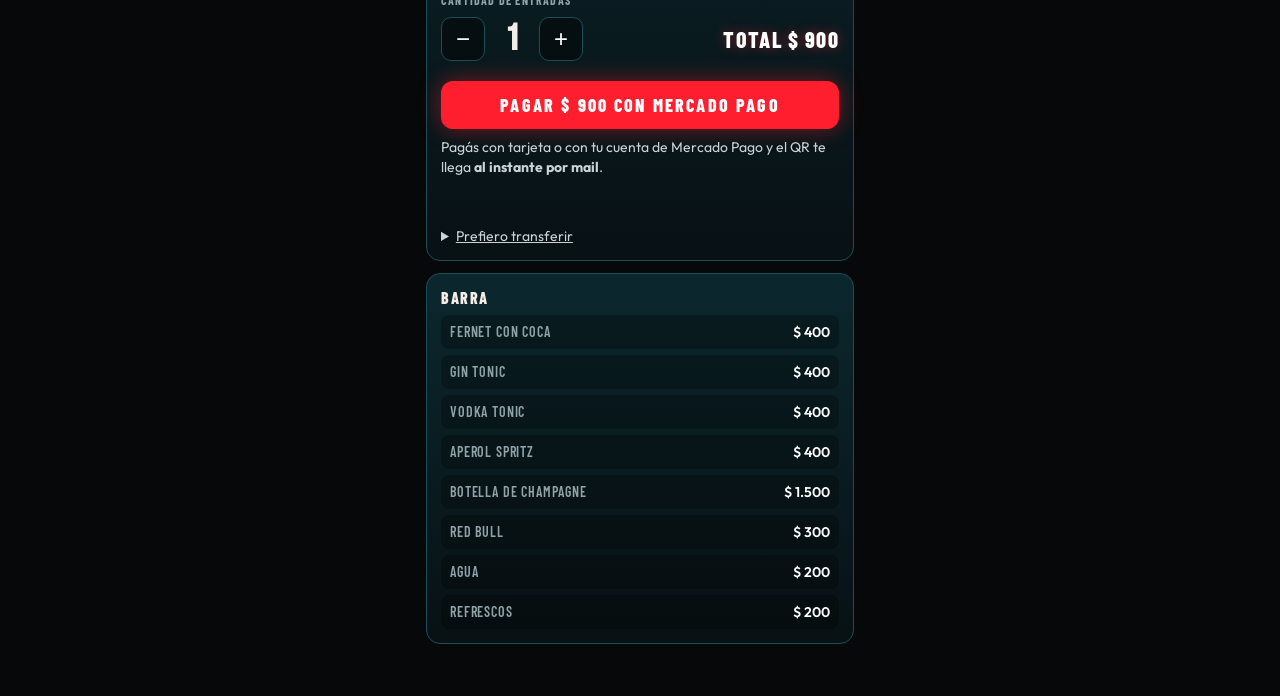
==== commit b59d4662: "CTA bajo el flyer: Comprá tu entrada acá" ====
--- a/index.html
+++ b/index.html
@@ -6,6 +6,7 @@
 <div class="hero">
   <img class="flyer" src="assets/flyer.jpg" alt="Flyer La Bomba" onerror="this.outerHTML='<img class=bomb src=assets/bomb.svg alt=&quot;&quot;><div class=&quot;logo&quot;>LA BOMBA</div>'">
 </div>
+<a class="cta-down" href="#buy">COMPRÁ TU ENTRADA ACÁ<span class="arrow">↓</span></a>
 
 <div class="meta">
   <div><span>Cuándo</span><b>Sáb 21 de noviembre</b></div>
--- a/app.css
+++ b/app.css
@@ -93,3 +93,8 @@
 #reader video{width:100%!important;display:block}
 .qrbox{background:#fff;border-radius:14px;padding:14px;display:inline-block;margin:10px auto}
 select option{background:#111;color:#fff}
+
+.cta-down{display:block;text-align:center;margin:14px auto 6px;padding:14px 18px;max-width:420px;background:#FF1E2D;color:#fff;font-weight:900;letter-spacing:2px;font-size:18px;border-radius:12px;text-decoration:none;box-shadow:0 0 18px rgba(255,30,45,.55)}
+.cta-down .arrow{display:block;font-size:30px;line-height:1;margin-top:4px;animation:bob 1.1s ease-in-out infinite}
+@keyframes bob{0%,100%{transform:translateY(0)}50%{transform:translateY(7px)}}
+html{scroll-behavior:smooth}
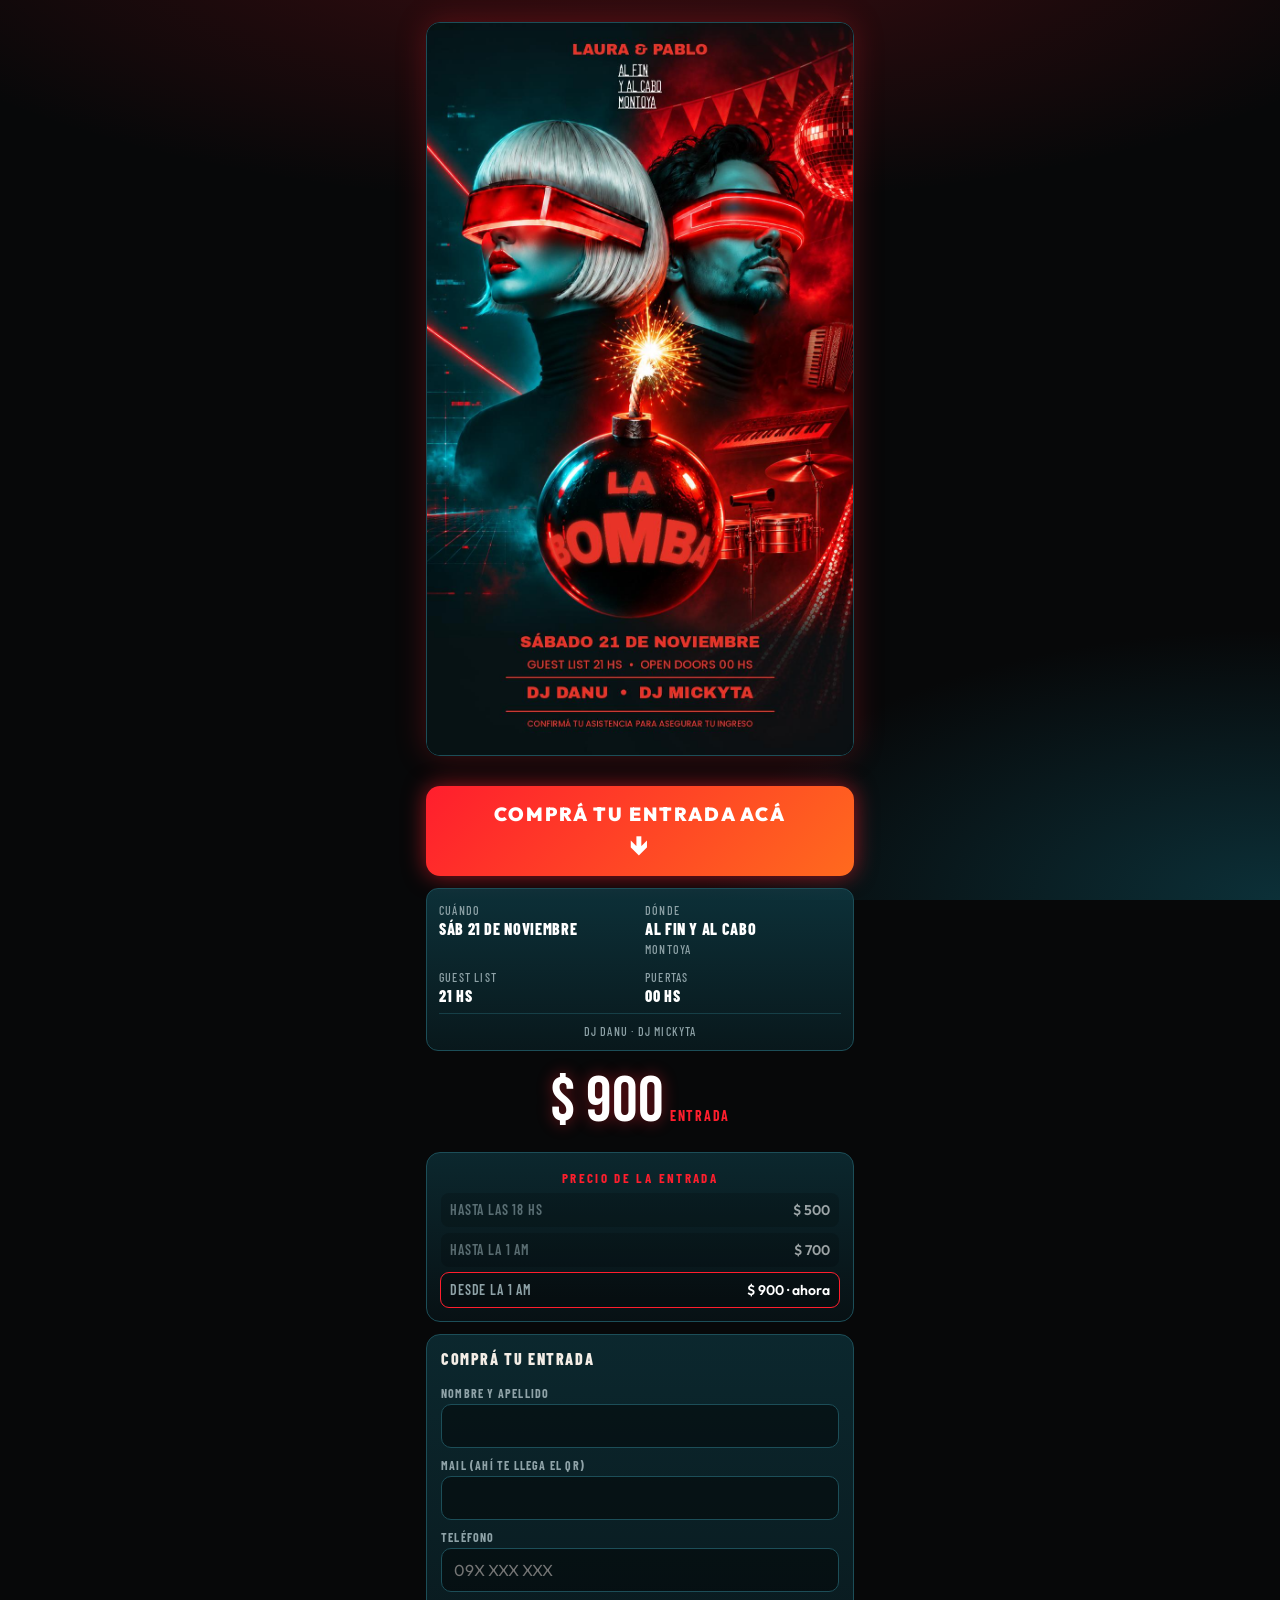
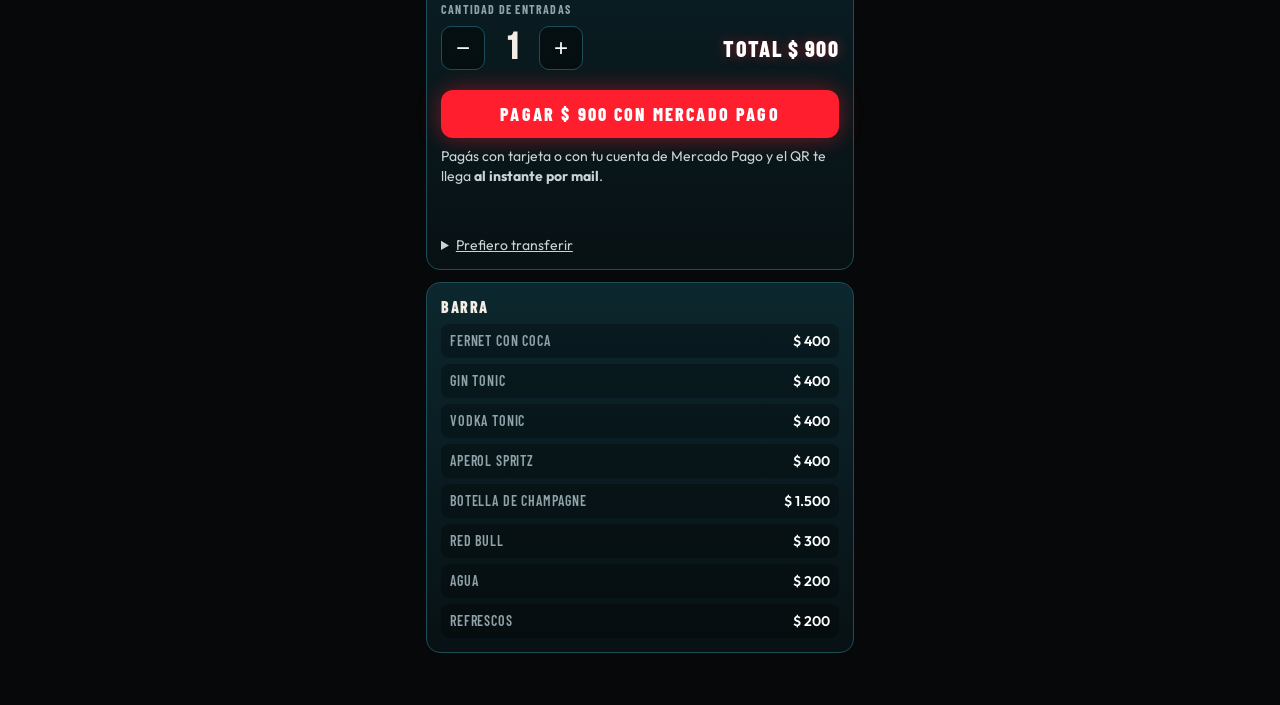
==== commit 1e52bdf3: "CTA con estilo inline" ====
--- a/index.html
+++ b/index.html
@@ -1,7 +1,11 @@
 <!doctype html><html lang="es"><head><meta charset="utf-8"><meta name="viewport" content="width=device-width,initial-scale=1">
 <title>LA BOMBA · Entradas</title><meta name="description" content="La Bomba · Sáb 21 nov · Al Fin y al Cabo, Montoya">
 <meta property="og:title" content="LA BOMBA"><meta property="og:image" content="assets/flyer.jpg">
-<link rel="icon" href="assets/bomb.svg"><link rel="stylesheet" href="app.css"></head>
+<link rel="icon" href="assets/bomb.svg"><link rel="stylesheet" href="app.css?v=2"><style>.cta-down{display:block;text-align:center;margin:18px auto 8px;padding:16px 18px;max-width:440px;background:linear-gradient(135deg,#FF1E2D,#FF6A1E);color:#fff!important;font-weight:900;letter-spacing:2px;font-size:19px;border-radius:14px;text-decoration:none!important;box-shadow:0 0 22px rgba(255,30,45,.6);animation:pulse 1.6s ease-in-out infinite}
+.cta-down .arrow{display:block;font-size:30px;line-height:1;margin-top:4px;animation:bob 1.1s ease-in-out infinite}
+@keyframes bob{0%,100%{transform:translateY(0)}50%{transform:translateY(7px)}}
+@keyframes pulse{0%,100%{box-shadow:0 0 14px rgba(255,30,45,.45)}50%{box-shadow:0 0 30px rgba(255,30,45,.9)}}
+html{scroll-behavior:smooth}</style></head>
 <body><div class="page">
 <div class="hero">
   <img class="flyer" src="assets/flyer.jpg" alt="Flyer La Bomba" onerror="this.outerHTML='<img class=bomb src=assets/bomb.svg alt=&quot;&quot;><div class=&quot;logo&quot;>LA BOMBA</div>'">
